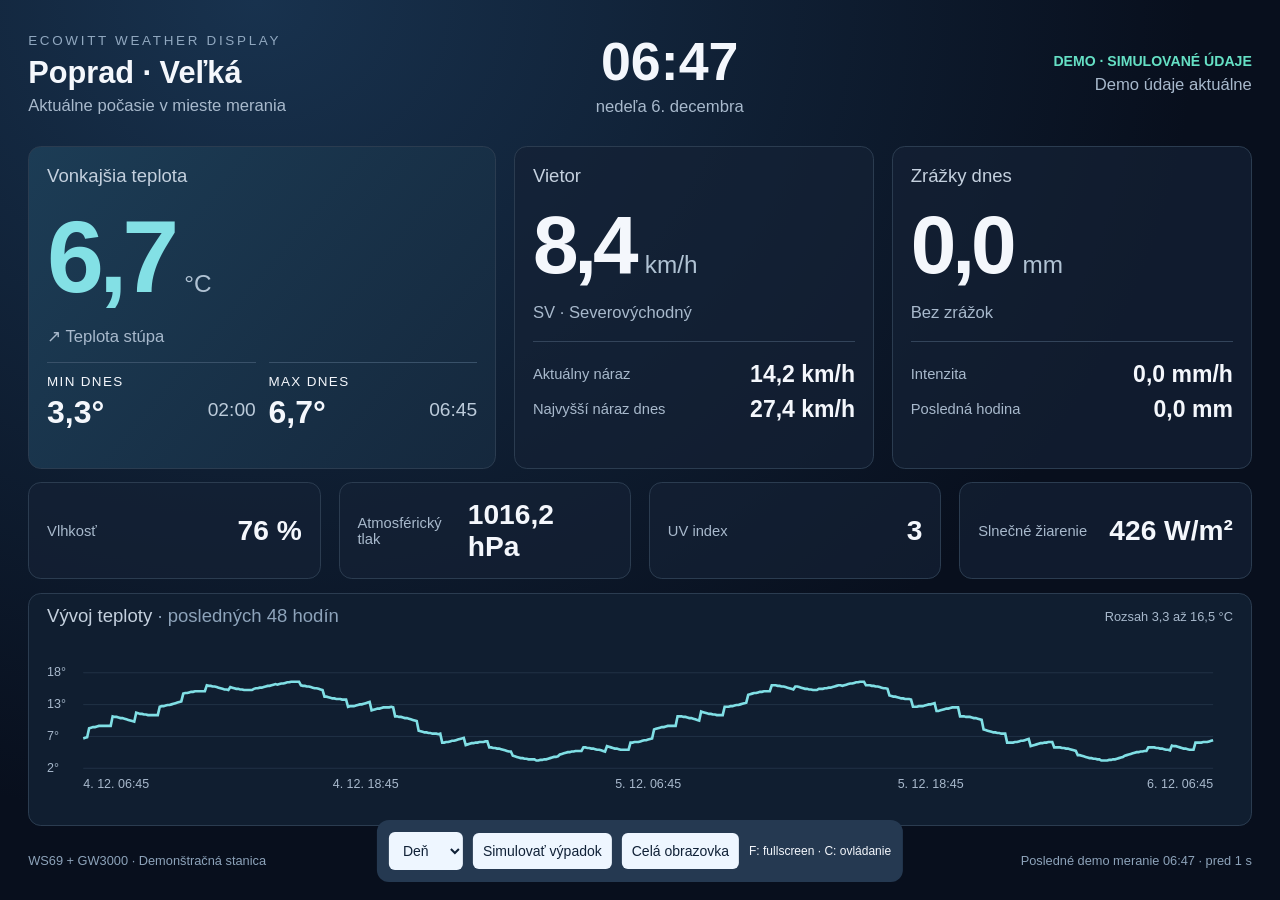
==== weather-display/index.html @ 3e5f6f06 "feat: add isolated weather display demo prototype" ====
<!doctype html><html lang="sk"><meta charset="utf-8"><meta name="viewport" content="width=device-width,initial-scale=1"><title>Ecowitt Weather Display · DEMO</title><link rel="stylesheet" href="display.css">
<body><main id="display"><header><div><small>ECOWITT WEATHER DISPLAY</small><h1>Poprad · Veľká</h1><p>Aktuálne počasie v mieste merania</p></div><div class="clock"><strong id="clock"></strong><p id="date"></p></div><div class="status"><b>DEMO · SIMULOVANÉ ÚDAJE</b><p id="status" role="status"></p></div></header>
<section class="primary"><article class="temperature"><h2>Vonkajšia teplota</h2><div class="reading"><span id="temp"></span><em>°C</em></div><p id="trend"></p><div class="extremes"><div><label>MIN DNES</label><strong id="min"></strong><span id="mintime"></span></div><div><label>MAX DNES</label><strong id="max"></strong><span id="maxtime"></span></div></div></article><article><h2>Vietor</h2><div class="reading"><span id="wind"></span><em>km/h</em></div><p id="direction"></p><div class="details"><div><label>Aktuálny náraz</label><strong id="gust"></strong></div><div><label>Najvyšší náraz dnes</label><strong id="maxgust"></strong></div></div></article><article><h2>Zrážky dnes</h2><div class="reading"><span id="rain"></span><em>mm</em></div><p id="rainlabel"></p><div class="details"><div><label>Intenzita</label><strong id="rate"></strong></div><div><label>Posledná hodina</label><strong id="hourrain"></strong></div></div></article></section>
<section class="secondary"><article><label>Vlhkosť</label><strong id="humidity"></strong></article><article><label>Atmosférický tlak</label><strong id="pressure"></strong></article><article><label>UV index</label><strong id="uv"></strong></article><article><label>Slnečné žiarenie</label><strong id="solar"></strong></article></section>
<section class="chart"><div class="charthead"><h2>Vývoj teploty <span>· posledných 48 hodín</span></h2><p id="range"></p></div><svg id="chart" viewBox="0 0 1800 210" role="img" aria-label="Graf simulovanej vonkajšej teploty za posledných 48 hodín"></svg></section><footer><span>WS69 + GW3000 · Demonštračná stanica</span><span id="updated"></span></footer></main>
<nav id="controls" aria-label="Ovládanie demo displeja"><select id="scenario" aria-label="Simulované počasie"><option value="day">Deň</option><option value="rain">Dážď</option><option value="night">Noc</option></select><button id="outage">Simulovať výpadok</button><button id="fullscreen">Celá obrazovka</button><span>F: fullscreen · C: ovládanie</span></nav><script type="module" src="display.js"></script></body></html>
---- weather-display/display.css ----
*{box-sizing:border-box}html,body{margin:0;width:100%;height:100%;overflow:hidden}body{font-family:Arial,Helvetica,sans-serif;background:#080f1d;color:#f4f7fc}#display{height:100dvh;padding:2.2vh 2.2vw;display:grid;grid-template-rows:14fr 40fr 12fr 29fr 5fr;gap:1.5vh;background:radial-gradient(ellipse at 20% 0,#18324e 0,transparent 65%)}header{display:flex;align-items:center;justify-content:space-between}small{font-size:1.05vw;letter-spacing:.2em;color:#91a8c0}h1{font-size:2.4vw;margin:.6vh 0}p{margin:.6vh 0;color:#a8b9cc;font-size:1.3vw}h2{font-size:1.45vw;font-weight:500;margin:0;color:#c4d0de}.clock{text-align:center}.clock strong{font-size:4.2vw;font-variant-numeric:tabular-nums}.status{text-align:right}.status b{color:#65dfc4;font-size:1.1vw}.primary{display:grid;grid-template-columns:1.3fr 1fr 1fr;gap:1.4vw}article{background:#142236b3;border:1px solid #2b3c50;border-radius:1vw;padding:1.4vw;min-width:0}.temperature{background:linear-gradient(130deg,#1c3c55,#15283d)}.reading{display:flex;align-items:baseline;gap:.8vw;margin:1.2vh 0}.reading span{font-size:6.4vw;letter-spacing:-.05em;font-weight:700;font-variant-numeric:tabular-nums}.temperature .reading span{font-size:8vw;color:#83e0e5}.reading em{font-size:1.9vw;color:#b0c2d3;font-style:normal}.extremes{display:grid;grid-template-columns:1fr 1fr;margin-top:1.7vh;gap:1vw}.extremes div{border-top:1px solid #395169;padding-top:1.2vh;display:grid;grid-template-columns:1fr auto}.extremes label{grid-column:1/-1;font-size:1.05vw;letter-spacing:.1em}.extremes strong{font-size:2.5vw;margin-top:.6vh}.extremes span{align-self:center;font-size:1.5vw;color:#bccbda}.details{margin-top:2vh;border-top:1px solid #33445a;padding-top:1.2vh}.details div{display:flex;justify-content:space-between;align-items:center;margin:.9vh 0}.details label{font-size:1.15vw;color:#a8b9cc}.details strong{font-size:1.8vw}.secondary{display:grid;grid-template-columns:repeat(4,1fr);gap:1.4vw}.secondary article{display:flex;align-items:center;justify-content:space-between;padding:1vw 1.4vw}.secondary label{font-size:1.15vw;color:#a8b9cc}.secondary strong{font-size:2.2vw}.chart{min-height:0;background:#101e30;border:1px solid #2b3c50;border-radius:1vw;padding:1.1vh 1.4vw;display:flex;flex-direction:column}.charthead{display:flex;justify-content:space-between;align-items:center}.charthead span{color:#8da3ba}.charthead p{font-size:1vw}svg{width:100%;flex:1;min-height:0}footer{display:flex;justify-content:space-between;align-items:center;font-size:1vw;color:#8da3ba}#controls{position:fixed;bottom:2vh;left:50%;transform:translateX(-50%);background:#253951;padding:12px;border-radius:12px;display:flex;gap:10px;align-items:center;opacity:0;pointer-events:none;transition:opacity .2s}#controls.visible,#controls:focus-within{opacity:1;pointer-events:auto}button,select{background:#eef6ff;color:#102137;border:0;border-radius:6px;padding:10px;font-size:14px;cursor:pointer}nav span{font-size:12px}.stale .status b,.stale #status{color:#ffc578}.stale article{border-color:#836138}body[data-scenario=night] #display{background:radial-gradient(ellipse at 20% 0,#192342,transparent 65%)}@media(max-aspect-ratio:4/3){#display{grid-template-rows:14fr 40fr 12fr 29fr 5fr}.details label{font-size:1.3vw}.secondary label{font-size:1.3vw}}@media(prefers-reduced-motion:reduce){*{transition:none!important}}
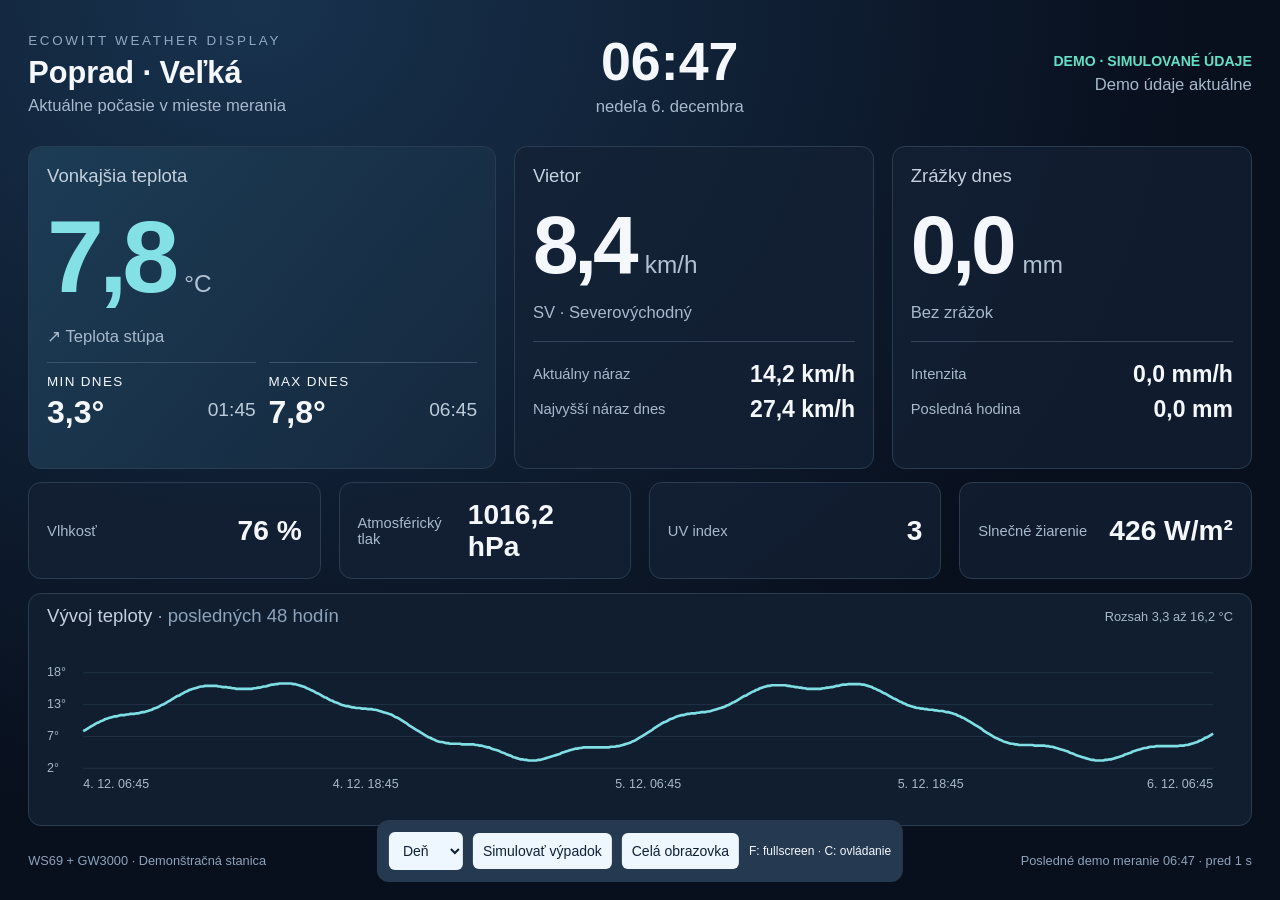
==== commit 0861beaa: "fix: stabilize display history and reset daily extrema across outages" ====
--- a/weather-display/index.html
+++ b/weather-display/index.html
@@ -1,5 +1,5 @@
 <!doctype html><html lang="sk"><meta charset="utf-8"><meta name="viewport" content="width=device-width,initial-scale=1"><title>Ecowitt Weather Display · DEMO</title><link rel="stylesheet" href="display.css">
-<body><main id="display"><header><div><small>ECOWITT WEATHER DISPLAY</small><h1>Poprad · Veľká</h1><p>Aktuálne počasie v mieste merania</p></div><div class="clock"><strong id="clock"></strong><p id="date"></p></div><div class="status"><b>DEMO · SIMULOVANÉ ÚDAJE</b><p id="status" role="status"></p></div></header>
+<body><main id="display"><header><div><small>ECOWITT WEATHER DISPLAY</small><h1 id="station">Poprad · Veľká</h1><p>Aktuálne počasie v mieste merania</p></div><div class="clock"><strong id="clock"></strong><p id="date"></p></div><div class="status"><b>DEMO · SIMULOVANÉ ÚDAJE</b><p id="status" role="status"></p></div></header>
 <section class="primary"><article class="temperature"><h2>Vonkajšia teplota</h2><div class="reading"><span id="temp"></span><em>°C</em></div><p id="trend"></p><div class="extremes"><div><label>MIN DNES</label><strong id="min"></strong><span id="mintime"></span></div><div><label>MAX DNES</label><strong id="max"></strong><span id="maxtime"></span></div></div></article><article><h2>Vietor</h2><div class="reading"><span id="wind"></span><em>km/h</em></div><p id="direction"></p><div class="details"><div><label>Aktuálny náraz</label><strong id="gust"></strong></div><div><label>Najvyšší náraz dnes</label><strong id="maxgust"></strong></div></div></article><article><h2>Zrážky dnes</h2><div class="reading"><span id="rain"></span><em>mm</em></div><p id="rainlabel"></p><div class="details"><div><label>Intenzita</label><strong id="rate"></strong></div><div><label>Posledná hodina</label><strong id="hourrain"></strong></div></div></article></section>
 <section class="secondary"><article><label>Vlhkosť</label><strong id="humidity"></strong></article><article><label>Atmosférický tlak</label><strong id="pressure"></strong></article><article><label>UV index</label><strong id="uv"></strong></article><article><label>Slnečné žiarenie</label><strong id="solar"></strong></article></section>
 <section class="chart"><div class="charthead"><h2>Vývoj teploty <span>· posledných 48 hodín</span></h2><p id="range"></p></div><svg id="chart" viewBox="0 0 1800 210" role="img" aria-label="Graf simulovanej vonkajšej teploty za posledných 48 hodín"></svg></section><footer><span>WS69 + GW3000 · Demonštračná stanica</span><span id="updated"></span></footer></main>
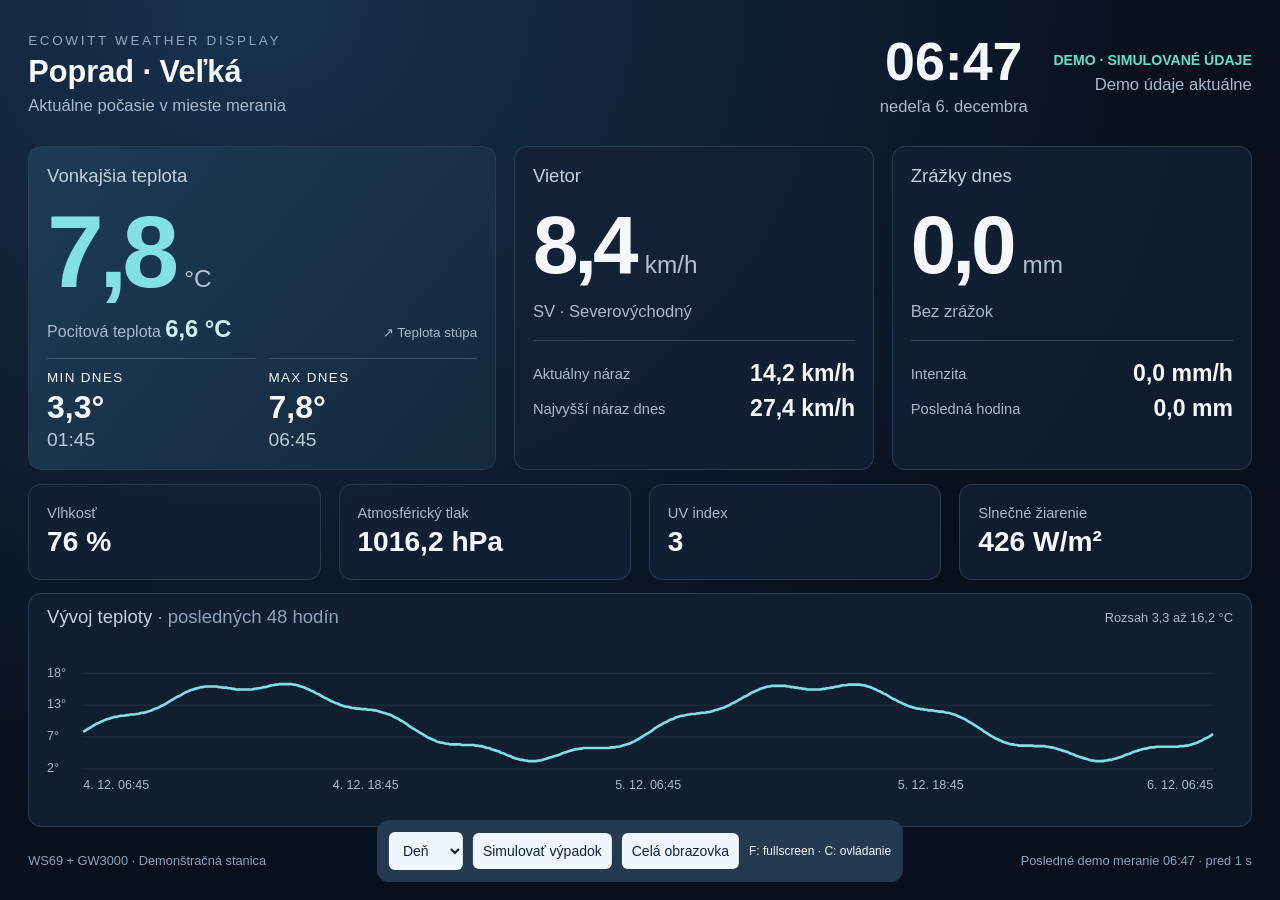
==== commit 0213afd7: "feat: show simulated feels-like temperature on display" ====
--- a/weather-display/index.html
+++ b/weather-display/index.html
@@ -1,6 +1,6 @@
 <!doctype html><html lang="sk"><meta charset="utf-8"><meta name="viewport" content="width=device-width,initial-scale=1"><title>Ecowitt Weather Display · DEMO</title><link rel="stylesheet" href="display.css">
 <body><main id="display"><header><div><small>ECOWITT WEATHER DISPLAY</small><h1 id="station">Poprad · Veľká</h1><p>Aktuálne počasie v mieste merania</p></div><div class="clock"><strong id="clock"></strong><p id="date"></p></div><div class="status"><b>DEMO · SIMULOVANÉ ÚDAJE</b><p id="status" role="status"></p></div></header>
-<section class="primary"><article class="temperature"><h2>Vonkajšia teplota</h2><div class="reading"><span id="temp"></span><em>°C</em></div><p id="trend"></p><div class="extremes"><div><label>MIN DNES</label><strong id="min"></strong><span id="mintime"></span></div><div><label>MAX DNES</label><strong id="max"></strong><span id="maxtime"></span></div></div></article><article><h2>Vietor</h2><div class="reading"><span id="wind"></span><em>km/h</em></div><p id="direction"></p><div class="details"><div><label>Aktuálny náraz</label><strong id="gust"></strong></div><div><label>Najvyšší náraz dnes</label><strong id="maxgust"></strong></div></div></article><article><h2>Zrážky dnes</h2><div class="reading"><span id="rain"></span><em>mm</em></div><p id="rainlabel"></p><div class="details"><div><label>Intenzita</label><strong id="rate"></strong></div><div><label>Posledná hodina</label><strong id="hourrain"></strong></div></div></article></section>
+<section class="primary"><article class="temperature"><h2>Vonkajšia teplota</h2><div class="reading"><span id="temp"></span><em>°C</em></div><div class="temperature-context"><p class="feels-like">Pocitová teplota <strong id="feelslike">—</strong></p><p id="trend"></p></div><div class="extremes"><div><label>MIN DNES</label><strong id="min"></strong><span id="mintime"></span></div><div><label>MAX DNES</label><strong id="max"></strong><span id="maxtime"></span></div></div></article><article><h2>Vietor</h2><div class="reading"><span id="wind"></span><em>km/h</em></div><p id="direction"></p><div class="details"><div><label>Aktuálny náraz</label><strong id="gust"></strong></div><div><label>Najvyšší náraz dnes</label><strong id="maxgust"></strong></div></div></article><article><h2>Zrážky dnes</h2><div class="reading"><span id="rain"></span><em>mm</em></div><p id="rainlabel"></p><div class="details"><div><label>Intenzita</label><strong id="rate"></strong></div><div><label>Posledná hodina</label><strong id="hourrain"></strong></div></div></article></section>
 <section class="secondary"><article><label>Vlhkosť</label><strong id="humidity"></strong></article><article><label>Atmosférický tlak</label><strong id="pressure"></strong></article><article><label>UV index</label><strong id="uv"></strong></article><article><label>Slnečné žiarenie</label><strong id="solar"></strong></article></section>
 <section class="chart"><div class="charthead"><h2>Vývoj teploty <span>· posledných 48 hodín</span></h2><p id="range"></p></div><svg id="chart" viewBox="0 0 1800 210" role="img" aria-label="Graf simulovanej vonkajšej teploty za posledných 48 hodín"></svg></section><footer><span>WS69 + GW3000 · Demonštračná stanica</span><span id="updated"></span></footer></main>
 <nav id="controls" aria-label="Ovládanie demo displeja"><select id="scenario" aria-label="Simulované počasie"><option value="day">Deň</option><option value="rain">Dážď</option><option value="night">Noc</option></select><button id="outage">Simulovať výpadok</button><button id="fullscreen">Celá obrazovka</button><span>F: fullscreen · C: ovládanie</span></nav><script type="module" src="display.js"></script></body></html>
--- a/weather-display/display.css
+++ b/weather-display/display.css
@@ -1 +1,5 @@
 *{box-sizing:border-box}html,body{margin:0;width:100%;height:100%;overflow:hidden}body{font-family:Arial,Helvetica,sans-serif;background:#080f1d;color:#f4f7fc}#display{height:100dvh;padding:2.2vh 2.2vw;display:grid;grid-template-rows:14fr 40fr 12fr 29fr 5fr;gap:1.5vh;background:radial-gradient(ellipse at 20% 0,#18324e 0,transparent 65%)}header{display:flex;align-items:center;justify-content:space-between}small{font-size:1.05vw;letter-spacing:.2em;color:#91a8c0}h1{font-size:2.4vw;margin:.6vh 0}p{margin:.6vh 0;color:#a8b9cc;font-size:1.3vw}h2{font-size:1.45vw;font-weight:500;margin:0;color:#c4d0de}.clock{text-align:center}.clock strong{font-size:4.2vw;font-variant-numeric:tabular-nums}.status{text-align:right}.status b{color:#65dfc4;font-size:1.1vw}.primary{display:grid;grid-template-columns:1.3fr 1fr 1fr;gap:1.4vw}article{background:#142236b3;border:1px solid #2b3c50;border-radius:1vw;padding:1.4vw;min-width:0}.temperature{background:linear-gradient(130deg,#1c3c55,#15283d)}.reading{display:flex;align-items:baseline;gap:.8vw;margin:1.2vh 0}.reading span{font-size:6.4vw;letter-spacing:-.05em;font-weight:700;font-variant-numeric:tabular-nums}.temperature .reading span{font-size:8vw;color:#83e0e5}.reading em{font-size:1.9vw;color:#b0c2d3;font-style:normal}.extremes{display:grid;grid-template-columns:1fr 1fr;margin-top:1.7vh;gap:1vw}.extremes div{border-top:1px solid #395169;padding-top:1.2vh;display:grid;grid-template-columns:1fr auto}.extremes label{grid-column:1/-1;font-size:1.05vw;letter-spacing:.1em}.extremes strong{font-size:2.5vw;margin-top:.6vh}.extremes span{align-self:center;font-size:1.5vw;color:#bccbda}.details{margin-top:2vh;border-top:1px solid #33445a;padding-top:1.2vh}.details div{display:flex;justify-content:space-between;align-items:center;margin:.9vh 0}.details label{font-size:1.15vw;color:#a8b9cc}.details strong{font-size:1.8vw}.secondary{display:grid;grid-template-columns:repeat(4,1fr);gap:1.4vw}.secondary article{display:flex;align-items:center;justify-content:space-between;padding:1vw 1.4vw}.secondary label{font-size:1.15vw;color:#a8b9cc}.secondary strong{font-size:2.2vw}.chart{min-height:0;background:#101e30;border:1px solid #2b3c50;border-radius:1vw;padding:1.1vh 1.4vw;display:flex;flex-direction:column}.charthead{display:flex;justify-content:space-between;align-items:center}.charthead span{color:#8da3ba}.charthead p{font-size:1vw}svg{width:100%;flex:1;min-height:0}footer{display:flex;justify-content:space-between;align-items:center;font-size:1vw;color:#8da3ba}#controls{position:fixed;bottom:2vh;left:50%;transform:translateX(-50%);background:#253951;padding:12px;border-radius:12px;display:flex;gap:10px;align-items:center;opacity:0;pointer-events:none;transition:opacity .2s}#controls.visible,#controls:focus-within{opacity:1;pointer-events:auto}button,select{background:#eef6ff;color:#102137;border:0;border-radius:6px;padding:10px;font-size:14px;cursor:pointer}nav span{font-size:12px}.stale .status b,.stale #status{color:#ffc578}.stale article{border-color:#836138}body[data-scenario=night] #display{background:radial-gradient(ellipse at 20% 0,#192342,transparent 65%)}@media(max-aspect-ratio:4/3){#display{grid-template-rows:14fr 40fr 12fr 29fr 5fr}.details label{font-size:1.3vw}.secondary label{font-size:1.3vw}}@media(prefers-reduced-motion:reduce){*{transition:none!important}}
+/* Keep supporting values separate from labels on a distant display. */
+header{gap:2vw}header>div:first-child{flex:1;min-width:0}h1{overflow:hidden;text-overflow:ellipsis;white-space:nowrap}.clock{flex-shrink:0}.status{max-width:27%;min-width:0}.status p{line-height:1.25}.secondary article{flex-direction:column;align-items:flex-start;justify-content:center;gap:.5vh}.secondary strong{white-space:nowrap;font-variant-numeric:tabular-nums}.primary>article{min-height:0}.extremes div{grid-template-columns:1fr}.extremes span{margin-top:.4vh}.extremes strong{line-height:1.1}footer{gap:2vw}footer span{min-width:0}#controls{max-width:95vw;flex-wrap:wrap;justify-content:center}button:focus-visible,select:focus-visible{outline:3px solid #80dfe5;outline-offset:3px}
+
+.temperature-context{display:flex;align-items:baseline;justify-content:space-between;gap:1vw}.temperature-context p{margin:0}.feels-like{font-size:1.25vw;white-space:nowrap}.feels-like strong{font-size:1.85vw;color:#d1edf0;font-variant-numeric:tabular-nums}.temperature-context #trend{font-size:1.05vw;text-align:right}.temperature .reading{line-height:1.05}
